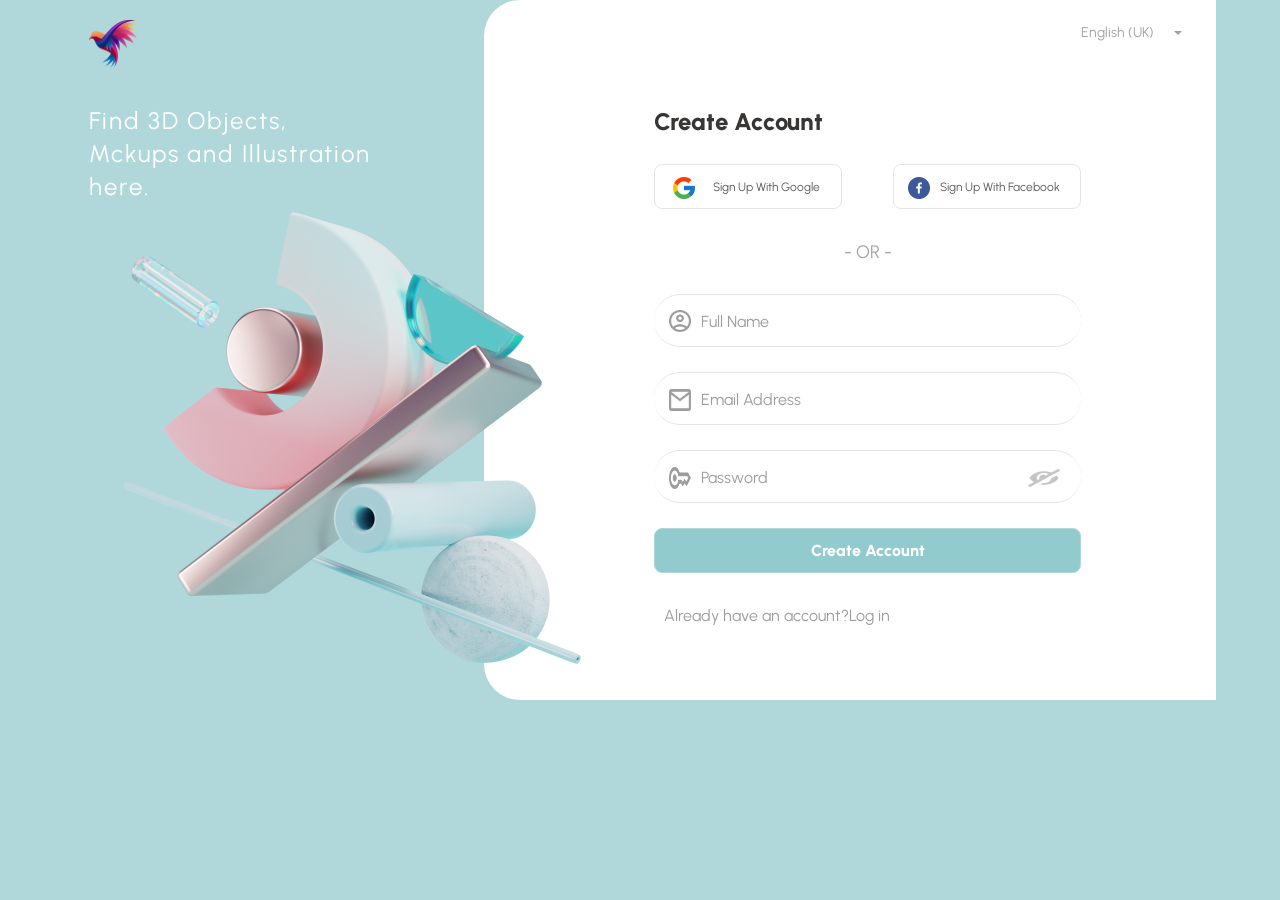
==== web/index.html @ 264be255 "feat: Init the project" ====
<!doctype html>
<html lang="en">
<head>
  <meta charset="utf-8">
  <meta name="viewport" content="width=device-width, initial-scale=1">
  <title>Create Account · project1</title>
  <link rel="stylesheet" href="css/styles.css">
</head>
<body>
  <!-- TASK-AUTH-01-01 · Sign-Up page, English variant — Active look.
       Target = user export docs/figma/Sign Up 1.png (Figma page "Sign Up (Active)", frame 61:19). -->
  <main class="stage" aria-label="Create account">

    <!-- Left brand panel (teal) -->
    <img class="logo" src="assets/logo.png" alt="" width="48" height="48">
    <p class="tagline">Find 3D Objects,<br>Mckups and Illustration here.</p>

    <!-- Right card -->
    <section class="card" aria-label="Sign up form">

      <div class="lang">
        <span class="lang-text">English (UK)</span>
        <img class="lang-chevron" src="assets/chevron.png" alt="" width="8" height="4">
      </div>

      <h1 class="heading">Create Account</h1>

      <div class="sso-row">
        <button type="button" class="sso sso-google">
          <img class="sso-icon" src="assets/icon-google.png" alt="" width="22" height="22">
          <span class="sso-label">Sign Up With Google</span>
        </button>
        <button type="button" class="sso sso-facebook">
          <img class="sso-icon" src="assets/icon-facebook.png" alt="" width="22" height="22">
          <span class="sso-label">Sign Up With Facebook</span>
        </button>
      </div>

      <p class="or" aria-hidden="true">- OR -</p>

      <form class="signup-form" novalidate>

        <div class="field" data-field>
          <img class="field-icon icon-account" src="assets/chip-account.png" alt="" aria-hidden="true">
          <label class="field-label" for="fullname">Full Name</label>
          <input class="field-input" id="fullname" type="text" name="fullname" autocomplete="name">
          <span class="field-caret" aria-hidden="true"></span>
        </div>

        <div class="field" data-field>
          <img class="field-icon icon-mail" src="assets/chip-mail.png" alt="" aria-hidden="true">
          <label class="field-label" for="email">Email Address</label>
          <input class="field-input" id="email" type="email" name="email" autocomplete="email" inputmode="email">
          <span class="field-caret" aria-hidden="true"></span>
        </div>

        <div class="field" data-field>
          <img class="field-icon icon-key" src="assets/chip-key.png" alt="" aria-hidden="true">
          <label class="field-label" for="password">Password</label>
          <input class="field-input" id="password" type="password" name="password" autocomplete="new-password">
          <button type="button" class="field-icon eye" data-eye aria-label="Show password" aria-pressed="false"></button>
          <span class="field-caret" aria-hidden="true"></span>
        </div>

        <button type="submit" class="cta">Create Account</button>

        <p class="footer-link">Already have an account? <a href="signin.html">Log in</a></p>

      </form>
    </section>

    <!-- Illustration — painted ABOVE the card's left edge per design draw order -->
    <img class="illustration" src="assets/illustration.png" alt="">

  </main>

  <script src="js/states.js"></script>
</body>
</html>
---- web/css/styles.css ----
/* TASK-AUTH-01-01 · EN Sign-Up page (Active look)
   Design tokens extracted from Figma frame "Sign Up 1" (id 61:19, page "Sign Up (Active)")
   via the REST API; target reference = user export docs/figma/Sign Up 1.png.
   All coordinates are canvas-local pixels of the 1152x700 artboard. */

/* R1: self-hosted substitute for the commercial PP Telegraf.
   Chosen by pixel-diff measurement among OFL fonts (Urbanist, OFL — see assets/fonts/OFL.txt).
   Declared under the name "PP Telegraf" so the fallback stack below resolves to it first. */
@font-face {
  font-family: "PP Telegraf";
  src: url("../assets/fonts/urbanist.ttf") format("truetype");
  font-weight: 400 800;
  font-display: swap;
}

:root {
  --canvas-bg: #b0d8da;      /* page background (teal) */
  --card-bg: #ffffff;
  --heading: #383535;
  --muted: #9d9d9d;          /* field labels / footer */
  --muted-2: #a3a3a3;        /* "- OR -" */
  --muted-3: #a1a1a1;        /* language selector text */
  --sso-text: #5a5a5a;
  --line: #e5e5e5;           /* input underlines + SSO borders */
  --accent: #92cbce;         /* primary button fill */
  --accent-border: #b0d8da;
  --radius-lg: 36px;
  --radius-sm: 8px;
  --font: "PP Telegraf", "Inter", ui-sans-serif, system-ui, -apple-system, "Segoe UI", Roboto, Arial, sans-serif;
}

* { box-sizing: border-box; margin: 0; padding: 0; }

body {
  font-family: var(--font);
  background: var(--canvas-bg);
  min-width: 1152px;
}

.sr-only {
  position: absolute; width: 1px; height: 1px; padding: 0; margin: -1px;
  overflow: hidden; clip: rect(0 0 0 0); white-space: nowrap; border: 0;
}

/* Artboard: 1152x700, clips the card's right edge like the canvas */
.stage {
  position: relative;
  width: 1152px;
  height: 700px;
  overflow: hidden;
  margin: 0 auto;
  background: var(--canvas-bg);
}

/* Left brand panel */
.logo { position: absolute; left: 25px; top: 20px; width: 48px; height: 48px; }

.tagline {
  position: absolute;
  left: 25px; top: 104px;
  width: 316px;
  font-size: 24px;
  line-height: 33px;
  font-weight: 400;
  color: #ffffff;
  letter-spacing: 0.08em;
}

/* Left illustration (image fill from Figma node "Abstraction") */
.illustration {
  position: absolute;
  left: 25px; top: 181px;
  width: 493px; height: 542px;
  pointer-events: none;
}

/* Right card — sits at canvas x=420, extends past the right edge (clipped) */
.card {
  position: absolute;
  left: 420px; top: 0;
  width: 785px; height: 700px;
  background: var(--card-bg);
  border-radius: var(--radius-lg) 0 0 var(--radius-lg);
}

/* Language selector (English (UK)) */
.lang {
  position: absolute;
  left: 597px; top: 15px;
  width: 109px; height: 35px;
}
.lang-text {
  position: absolute;
  left: 0; top: 0; width: 77px; height: 35px;
  display: flex; align-items: center;
  font-size: 14px; color: var(--muted-3);
}
.lang-chevron { position: absolute; left: 93px; top: 16px; width: 8px; height: 4px; }

/* Heading */
.heading {
  position: absolute;
  left: 170px; top: 104px;
  font-size: 24px;
  line-height: 35px;
  font-weight: 800;
  color: var(--heading);
}

/* Social sign-up buttons (Active look: row at card y 164) */
.sso {
  position: absolute;
  top: 164px;
  width: 188px; height: 45px;
  background: transparent;
  border: 1px solid var(--line);
  border-radius: var(--radius-sm);
  cursor: pointer;
  font: inherit;
}
.sso-google { left: 170px; }
.sso-facebook { left: 409px; }
.sso-icon { position: absolute; top: 12px; width: 22px; height: 22px; }
.sso-google .sso-icon { left: 18px; }
.sso-facebook .sso-icon { left: 14px; }
.sso-label {
  position: absolute; top: 0; bottom: 0;
  display: flex; align-items: center;
  font-size: 12px; font-weight: 400;
  color: var(--sso-text);
  white-space: nowrap;
}
.sso-google .sso-label { left: 58px; }
.sso-facebook .sso-label { left: 46px; }

/* Separator */
.or {
  position: absolute;
  left: 170px; top: 234px;
  width: 427px; height: 35px;
  display: flex; align-items: center; justify-content: center;
  font-size: 18px; font-weight: 400;
  color: var(--muted-2);
}

/* Form column — Active look: bordered (rounded-cap) field boxes. Form top = card y 294.
   Field boxes: Full Name y294, Email y372, Password y450 (78px apart, 53px tall). */
.signup-form { position: absolute; left: 170px; top: 294px; width: 427px; }

.field {
  position: relative;
  display: block;
  width: 427px; height: 53px;
  border-top: 1px solid var(--line);
  border-bottom: 1px solid var(--line);
  border-radius: 26px; /* rounded end caps only (sides stay open, per design) */
  transition: border-color .18s ease;
}
.field + .field { margin-top: 25px; } /* 53 + 25 = 78px between rows */

/* Field states (TASK-AUTH-01-03) — Observed from the state galleries
   (docs/figma/Sign Up (EN).png): Hover = full box chrome #515151;
   Active = full box chrome #426bff (rounded caps; sides close). */
.field:hover { border: 1px solid #515151; }
.field.active { border: 1px solid #426bff; }

/* Real floating label (replaces the old placeholder) — Default sits at the input's
   text window as 16px/400 #9d9d9d; Active / has-value floats 12px/700 #426bff
   to just above the box top border. */
.field-label {
  position: absolute;
  left: 47px; top: 16px;
  right: 34px; height: 22px;
  line-height: 22px;
  font-size: 16px; font-weight: 400;
  color: var(--muted);
  white-space: nowrap;
  pointer-events: none;
  transition: top .18s ease, height .18s ease, line-height .18s ease,
              font-size .18s ease, font-weight .18s ease, color .18s ease;
}
.field.active .field-label,
.field.has-value .field-label {
  top: -8px; height: 12px; line-height: 12px;
  font-size: 12px; font-weight: 700;
  color: #426bff;
}

/* Custom blinking caret — shown at the text start while a field is focused and
   empty (design shows it at the insertion column). Native caret blanked then. */
.field-caret {
  display: none;
  position: absolute;
  left: 47px; top: 13px;
  width: 1px; height: 28px;
  background: #000000;
  pointer-events: none;
  animation: caret-blink 1.06s step-end infinite;
}
@keyframes caret-blink { 0%, 49% { opacity: 1; } 50%, 100% { opacity: 0; } }
.field.active:not(.has-value) .field-caret { display: block; }
.field.active:not(.has-value) .field-input { caret-color: transparent; }

.field-icon { position: absolute; display: block; }
.icon-account { left: 15px; top: 15px; width: 22px; height: 22px; }
.icon-mail    { left: 15px; top: 16px; width: 22px; height: 22px; }
.icon-key     { left: 15px; top: 16px; width: 22px; height: 22px; }

/* Eye toggle (button) — masked state by default (eye-slash); ''eye-open'' swaps the
   sprite and JS switches input.type password ↔ text. */
.eye {
  left: 374px; top: 18px;
  width: 32px; height: 18px;
  border: 0; padding: 0;
  background: transparent url("../assets/icon-eye-slash.png") center / 32px 18px no-repeat;
  cursor: pointer;
}
.eye.eye-open { background-image: url("../assets/icon-eye.png"); }
.eye:focus-visible { outline: 2px solid #515151; outline-offset: 2px; }

.field-input {
  position: absolute;
  left: 47px; top: 16px;
  width: auto; right: 34px;
  height: 22px;
  border: 0; outline: none;
  background: transparent;
  font: inherit;
  font-size: 16px;
  color: var(--heading);
}
.field-input::placeholder { color: var(--muted); }
.field-input:focus-visible { outline: 2px solid var(--accent); outline-offset: 2px; }
.field:not(:has(.eye)) .field-input { right: 0; }

/* Primary CTA — form-local (card y 528) */
.cta {
  position: absolute;
  left: 0; top: 234px; /* card y 528 */
  width: 427px; height: 45px;
  border: 1px solid var(--accent-border);
  border-radius: var(--radius-sm);
  background: var(--accent);
  color: #ffffff;
  font: inherit;
  font-size: 16px; font-weight: 800;
  cursor: pointer;
}

/* Footer link to sign-in — form-local (card y 598, x 180) */
.footer-link {
  position: absolute;
  left: 10px; top: 304px;
  height: 35px;
  display: flex; align-items: center;
  font-size: 16px; font-weight: 400;
  color: var(--muted);
  white-space: nowrap;
}
.footer-link a { color: var(--muted); text-decoration: none; }
.footer-link a:hover { color: var(--heading); }

/* TASK-AUTH-02-01 · EN Sign-In layout overrides
   Target = user export docs/figma/Sign In (EN) Active.png.
   Same shell as the sign-up page; only the column positions change:
   SSO row y174, OR y254, form top y324, CTA y500, footer y580 (card-local). */
.page-signin .sso { top: 174px; }
.page-signin .or { top: 254px; }
.page-signin .signin-form { position: absolute; left: 170px; top: 324px; width: 427px; }
.page-signin .signin-form .field { border-color: #cfcfcf; }
.page-signin .signin-form .field + .field { margin-top: 35px; } /* rows 88px apart */
.page-signin .signin-form .cta { top: 176px; }
.page-signin .signin-form .footer-link { top: 256px; }
.page-signin .footer-link a { color: var(--accent); }
.page-signin .footer-link a:hover { color: var(--heading); }
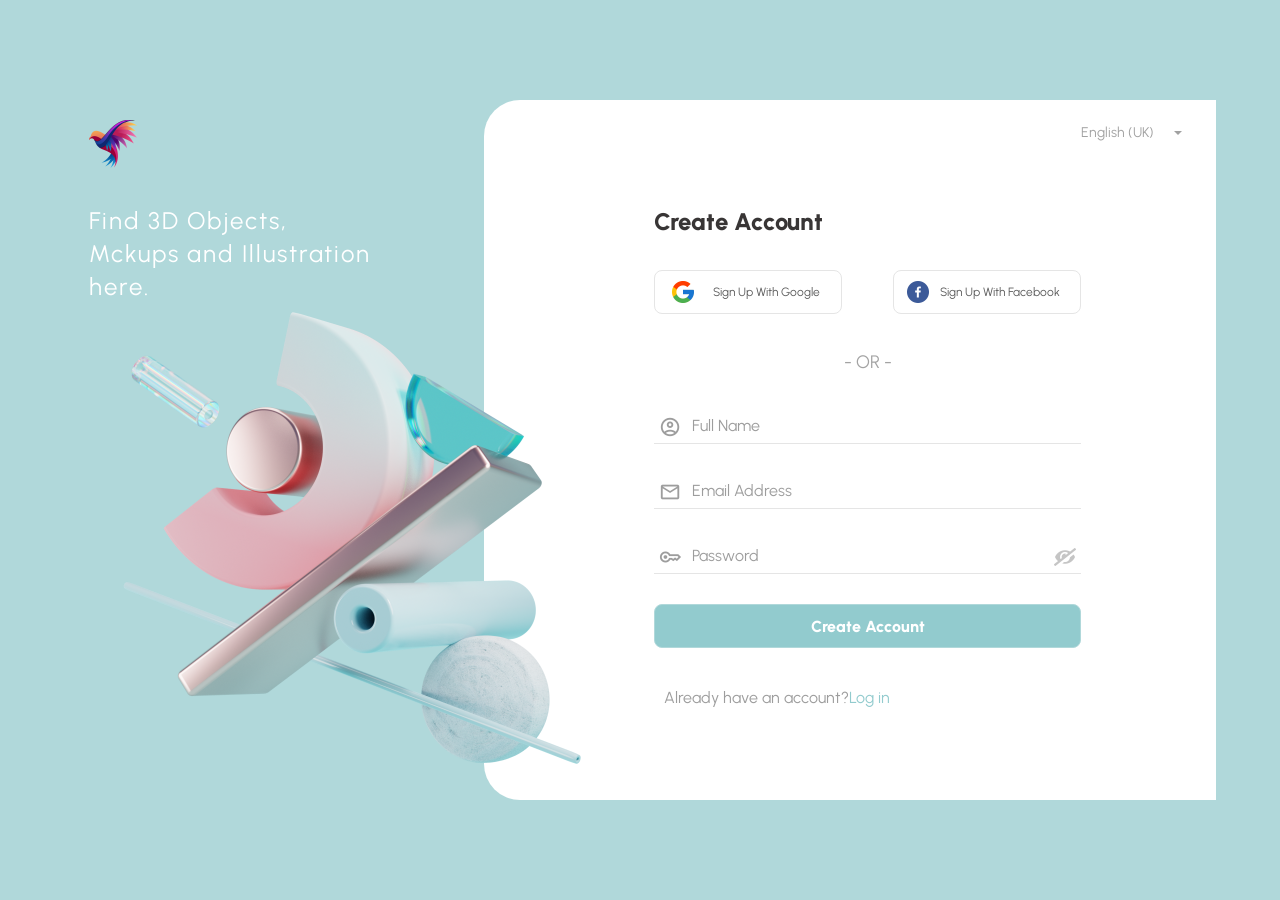
==== commit 02d8c2ca: "feat: Update site" ====
--- a/web/index.html
+++ b/web/index.html
@@ -73,7 +73,6 @@
     <img class="illustration" src="assets/illustration.png" alt="">
 
   </main>
-
   <script src="js/states.js"></script>
 </body>
 </html>
--- a/web/css/styles.css
+++ b/web/css/styles.css
@@ -34,7 +34,9 @@
 body {
   font-family: var(--font);
   background: var(--canvas-bg);
-  min-width: 1152px;
+  min-height: 100vh;
+  overflow: hidden;
+  margin: 0;
 }
 
 .sr-only {
@@ -42,14 +44,18 @@
   overflow: hidden; clip: rect(0 0 0 0); white-space: nowrap; border: 0;
 }
 
-/* Artboard: 1152x700, clips the card's right edge like the canvas */
+/* Artboard: 1152x700 presented full-bleed like the Figma reference —
+   exactly centered, no scaling (user decision: exact 1152x700, no fit.js). */
 .stage {
-  position: relative;
+  position: absolute;
+  left: 50%;
+  top: 50%;
   width: 1152px;
   height: 700px;
   overflow: hidden;
-  margin: 0 auto;
   background: var(--canvas-bg);
+  transform: translate(-50%, -50%);
+  box-sizing: border-box;
 }
 
 /* Left brand panel */
@@ -107,11 +113,11 @@
   color: var(--heading);
 }
 
-/* Social sign-up buttons (Active look: row at card y 164) */
+/* Social sign-up buttons (revised active look: row at card y 170, BRIEF-005/CLM-013) */
 .sso {
   position: absolute;
-  top: 164px;
-  width: 188px; height: 45px;
+  top: 170px;
+  width: 188px; height: 44px;
   background: transparent;
   border: 1px solid var(--line);
   border-radius: var(--radius-sm);
@@ -120,9 +126,9 @@
 }
 .sso-google { left: 170px; }
 .sso-facebook { left: 409px; }
-.sso-icon { position: absolute; top: 12px; width: 22px; height: 22px; }
-.sso-google .sso-icon { left: 18px; }
-.sso-facebook .sso-icon { left: 14px; }
+.sso-icon { position: absolute; top: 10px; width: 22px; height: 22px; }
+.sso-google .sso-icon { left: 17px; }
+.sso-facebook .sso-icon { left: 13px; }
 .sso-label {
   position: absolute; top: 0; bottom: 0;
   display: flex; align-items: center;
@@ -136,40 +142,38 @@
 /* Separator */
 .or {
   position: absolute;
-  left: 170px; top: 234px;
+  left: 170px; top: 244px;
   width: 427px; height: 35px;
   display: flex; align-items: center; justify-content: center;
   font-size: 18px; font-weight: 400;
   color: var(--muted-2);
 }
 
-/* Form column — Active look: bordered (rounded-cap) field boxes. Form top = card y 294.
-   Field boxes: Full Name y294, Email y372, Password y450 (78px apart, 53px tall). */
-.signup-form { position: absolute; left: 170px; top: 294px; width: 427px; }
+/* Form column — revised active look (BRIEF-005/CLM-013): the rounded-cap box chrome
+   is replaced by a single underline per row. Observed from docs/figma/active/Sign Up 1.svg:
+   icon rows y 316/381/446 (65px pitch), underline at y ~343.5/408.5/473.5. */
+.signup-form { position: absolute; left: 170px; top: 316px; width: 427px; }
 
 .field {
   position: relative;
   display: block;
-  width: 427px; height: 53px;
-  border-top: 1px solid var(--line);
-  border-bottom: 1px solid var(--line);
-  border-radius: 26px; /* rounded end caps only (sides stay open, per design) */
+  width: 427px; height: 28px;
+  border-bottom: 1px solid var(--line); /* single underline (box removed) */
   transition: border-color .18s ease;
 }
-.field + .field { margin-top: 25px; } /* 53 + 25 = 78px between rows */
-
-/* Field states (TASK-AUTH-01-03) — Observed from the state galleries
-   (docs/figma/Sign Up (EN).png): Hover = full box chrome #515151;
-   Active = full box chrome #426bff (rounded caps; sides close). */
-.field:hover { border: 1px solid #515151; }
-.field.active { border: 1px solid #426bff; }
+.field + .field { margin-top: 37px; } /* 28 + 37 = 65px between rows */
+
+/* Field states (TASK-AUTH-01-03) — re-aimed to the underline chrome: hover #515151,
+   active #426bff (underline-color change; floating label stays in .field-label). */
+.field:hover { border-bottom-color: #515151; }
+.field.active { border-bottom-color: #426bff; }
 
 /* Real floating label (replaces the old placeholder) — Default sits at the input's
    text window as 16px/400 #9d9d9d; Active / has-value floats 12px/700 #426bff
-   to just above the box top border. */
+   up above the field underline. */
 .field-label {
   position: absolute;
-  left: 47px; top: 16px;
+  left: 38px; top: -1px;
   right: 34px; height: 22px;
   line-height: 22px;
   font-size: 16px; font-weight: 400;
@@ -181,7 +185,7 @@
 }
 .field.active .field-label,
 .field.has-value .field-label {
-  top: -8px; height: 12px; line-height: 12px;
+  top: -16px; height: 12px; line-height: 12px; /* floats above the text row (28px underline field) */
   font-size: 12px; font-weight: 700;
   color: #426bff;
 }
@@ -191,8 +195,8 @@
 .field-caret {
   display: none;
   position: absolute;
-  left: 47px; top: 13px;
-  width: 1px; height: 28px;
+  left: 38px; top: -1px;
+  width: 1px; height: 22px;
   background: #000000;
   pointer-events: none;
   animation: caret-blink 1.06s step-end infinite;
@@ -202,17 +206,17 @@
 .field.active:not(.has-value) .field-input { caret-color: transparent; }
 
 .field-icon { position: absolute; display: block; }
-.icon-account { left: 15px; top: 15px; width: 22px; height: 22px; }
-.icon-mail    { left: 15px; top: 16px; width: 22px; height: 22px; }
-.icon-key     { left: 15px; top: 16px; width: 22px; height: 22px; }
+.icon-account { left: 5px; top: 0; width: 22px; height: 22px; }
+.icon-mail    { left: 5px; top: 0; width: 22px; height: 22px; }
+.icon-key     { left: 5px; top: 0; width: 22px; height: 22px; }
 
 /* Eye toggle (button) — masked state by default (eye-slash); ''eye-open'' swaps the
    sprite and JS switches input.type password ↔ text. */
 .eye {
-  left: 374px; top: 18px;
-  width: 32px; height: 18px;
+  right: 5px; top: 2px;
+  width: 22px; height: 18px;
   border: 0; padding: 0;
-  background: transparent url("../assets/icon-eye-slash.png") center / 32px 18px no-repeat;
+  background: transparent url("../assets/icon-eye-slash.png") center / 22px 18px no-repeat;
   cursor: pointer;
 }
 .eye.eye-open { background-image: url("../assets/icon-eye.png"); }
@@ -220,8 +224,8 @@
 
 .field-input {
   position: absolute;
-  left: 47px; top: 16px;
-  width: auto; right: 34px;
+  left: 38px; top: -1px;
+  width: auto; right: 27px;
   height: 22px;
   border: 0; outline: none;
   background: transparent;
@@ -233,11 +237,11 @@
 .field-input:focus-visible { outline: 2px solid var(--accent); outline-offset: 2px; }
 .field:not(:has(.eye)) .field-input { right: 0; }
 
-/* Primary CTA — form-local (card y 528) */
+/* Primary CTA — form-local (card y 504) */
 .cta {
   position: absolute;
-  left: 0; top: 234px; /* card y 528 */
-  width: 427px; height: 45px;
+  left: 0; top: 188px; /* card y 504 */
+  width: 427px; height: 44px;
   border: 1px solid var(--accent-border);
   border-radius: var(--radius-sm);
   background: var(--accent);
@@ -247,29 +251,28 @@
   cursor: pointer;
 }
 
-/* Footer link to sign-in — form-local (card y 598, x 180) */
+/* Footer link to sign-in — form-local (card y 580) */
 .footer-link {
   position: absolute;
-  left: 10px; top: 304px;
+  left: 10px; top: 264px;
   height: 35px;
   display: flex; align-items: center;
   font-size: 16px; font-weight: 400;
   color: var(--muted);
   white-space: nowrap;
 }
-.footer-link a { color: var(--muted); text-decoration: none; }
+.footer-link a { color: var(--accent); text-decoration: none; }
 .footer-link a:hover { color: var(--heading); }
 
-/* TASK-AUTH-02-01 · EN Sign-In layout overrides
-   Target = user export docs/figma/Sign In (EN) Active.png.
-   Same shell as the sign-up page; only the column positions change:
-   SSO row y174, OR y254, form top y324, CTA y500, footer y580 (card-local). */
-.page-signin .sso { top: 174px; }
-.page-signin .or { top: 254px; }
-.page-signin .signin-form { position: absolute; left: 170px; top: 324px; width: 427px; }
-.page-signin .signin-form .field { border-color: #cfcfcf; }
-.page-signin .signin-form .field + .field { margin-top: 35px; } /* rows 88px apart */
-.page-signin .signin-form .cta { top: 176px; }
-.page-signin .signin-form .footer-link { top: 256px; }
+/* TASK-AUTH-03-01 · EN Sign-In layout overrides
+   Target = docs/figma/active/Sign Up 3.svg (revised Active look, Observed):
+   SSO row y180, OR y264, form top y346, fields 346/421 (75px pitch, single
+   underline at y ~373.5/448.5), CTA y489, footer y564 (card-local). */
+.page-signin .sso { top: 180px; }
+.page-signin .or { top: 264px; }
+.page-signin .signin-form { position: absolute; left: 170px; top: 346px; width: 427px; }
+.page-signin .signin-form .field + .field { margin-top: 47px; } /* rows 75px apart */
+.page-signin .signin-form .cta { top: 143px; } /* card y 489 */
+.page-signin .signin-form .footer-link { top: 218px; } /* card y 564 */
 .page-signin .footer-link a { color: var(--accent); }
 .page-signin .footer-link a:hover { color: var(--heading); }
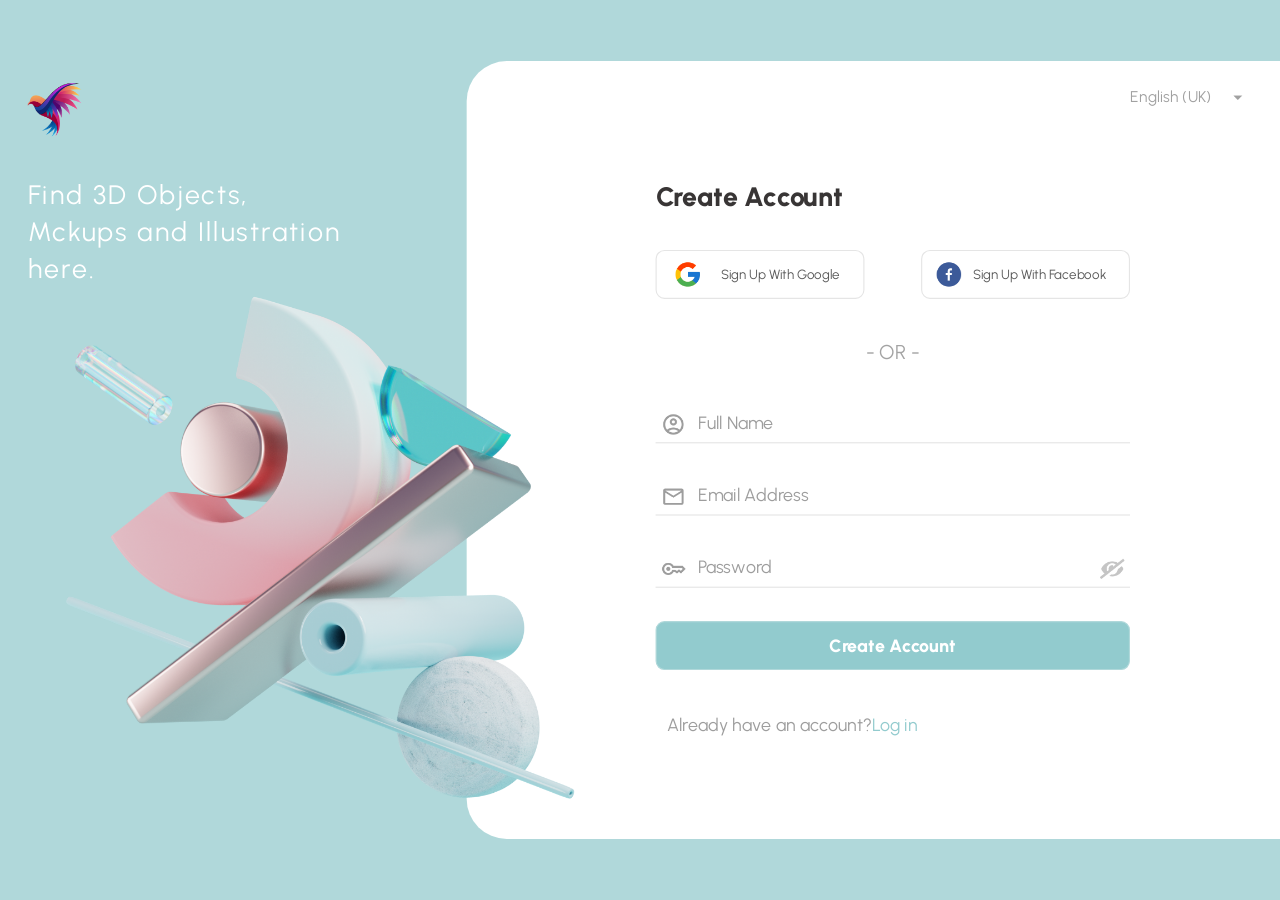
==== commit 3202cf04: "feat(web): viewport-fit the artboard and add fit.js Scale the 1152x700 stage to fit the viewport wit" ====
--- a/web/index.html
+++ b/web/index.html
@@ -74,5 +74,6 @@
 
   </main>
   <script src="js/states.js"></script>
+  <script src="js/fit.js"></script>
 </body>
 </html>
--- a/web/css/styles.css
+++ b/web/css/styles.css
@@ -44,8 +44,10 @@
   overflow: hidden; clip: rect(0 0 0 0); white-space: nowrap; border: 0;
 }
 
-/* Artboard: 1152x700 presented full-bleed like the Figma reference —
-   exactly centered, no scaling (user decision: exact 1152x700, no fit.js). */
+/* Artboard: 1152x700 scaled to fit the viewport (contain — never cropped),
+   centered via CSS translate; scale factor set by js/fit.js so the white
+   panel spans ~half the page at any window size (Figma look). At an exactly
+   1152x700 viewport the scale is 1 (1:1 render of the artboard). */
 .stage {
   position: absolute;
   left: 50%;
@@ -54,7 +56,7 @@
   height: 700px;
   overflow: hidden;
   background: var(--canvas-bg);
-  transform: translate(-50%, -50%);
+  transform: translate(-50%, -50%) scale(1);
   box-sizing: border-box;
 }
 
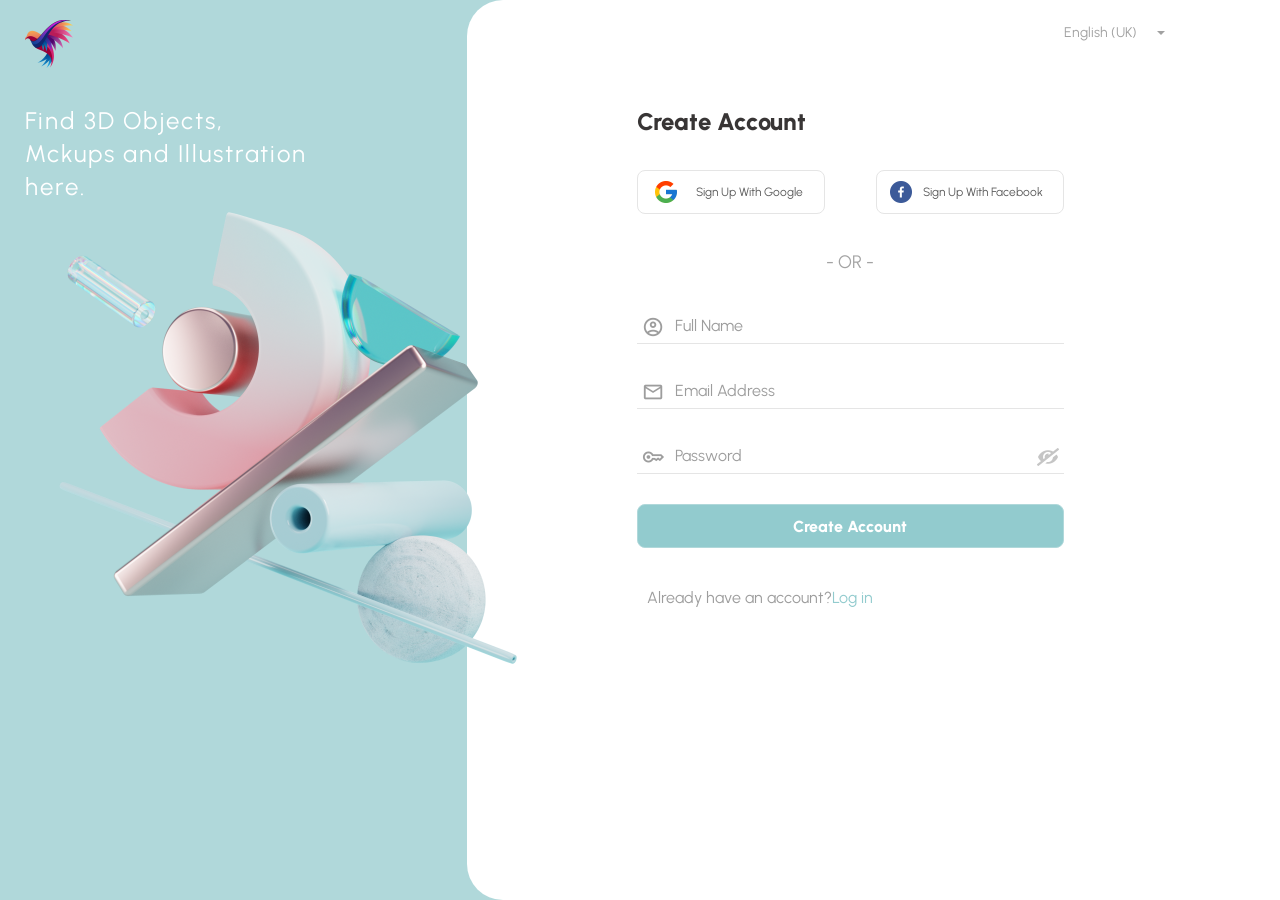
==== commit 8481196f: "feat: Update the code" ====
--- a/web/index.html
+++ b/web/index.html
@@ -73,7 +73,5 @@
     <img class="illustration" src="assets/illustration.png" alt="">
 
   </main>
-  <script src="js/states.js"></script>
-  <script src="js/fit.js"></script>
-</body>
+  <script src="js/states.js"></script></body>
 </html>
--- a/web/css/styles.css
+++ b/web/css/styles.css
@@ -44,19 +44,16 @@
   overflow: hidden; clip: rect(0 0 0 0); white-space: nowrap; border: 0;
 }
 
-/* Artboard: 1152x700 scaled to fit the viewport (contain — never cropped),
-   centered via CSS translate; scale factor set by js/fit.js so the white
-   panel spans ~half the page at any window size (Figma look). At an exactly
-   1152x700 viewport the scale is 1 (1:1 render of the artboard). */
+/* Split layout: teal brand region 36.46vw (420/1152, floor 420px) + white panel
+   bleeding to the frame edge — Figma look at any window size, no bars/no crop.
+   At exactly 1152x700 this equals the artboard geometry (1:1). */
 .stage {
-  position: absolute;
-  left: 50%;
-  top: 50%;
-  width: 1152px;
-  height: 700px;
+  position: fixed;
+  inset: 0;
+  width: 100vw;
+  height: 100vh;
   overflow: hidden;
   background: var(--canvas-bg);
-  transform: translate(-50%, -50%) scale(1);
   box-sizing: border-box;
 }
 
@@ -82,11 +79,14 @@
   pointer-events: none;
 }
 
-/* Right card — sits at canvas x=420, extends past the right edge (clipped) */
+/* Right card — white panel: teal brand region is 36.46vw (420/1152, floor 420px),
+   the panel fills the rest of the viewport to the right frame edge, full height.
+   Rounded on the left where it meets the teal side (design); right edge bleeds
+   past the frame. At exactly 1152x700 this equals the artboard geometry (420..1152). */
 .card {
   position: absolute;
-  left: 420px; top: 0;
-  width: 785px; height: 700px;
+  left: max(420px, 36.46vw); top: 0;
+  right: 0; bottom: 0;
   background: var(--card-bg);
   border-radius: var(--radius-lg) 0 0 var(--radius-lg);
 }
